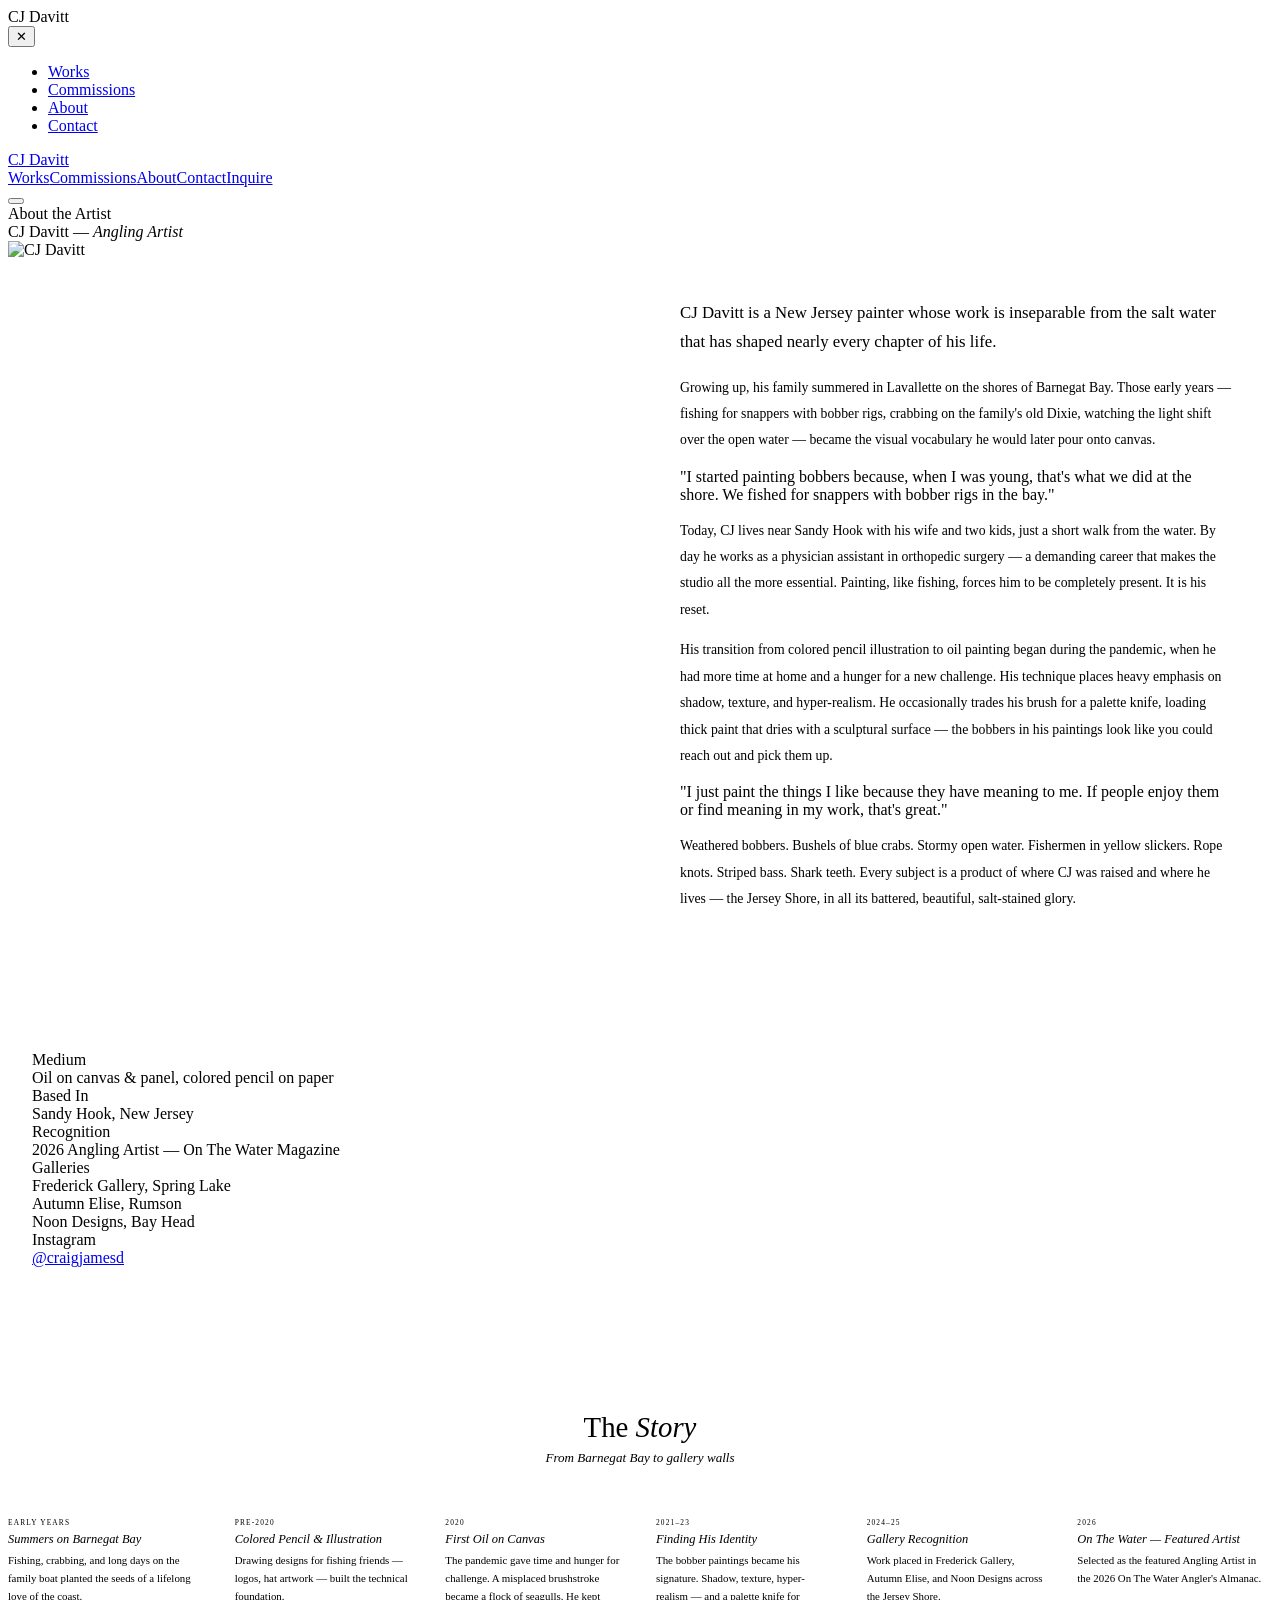
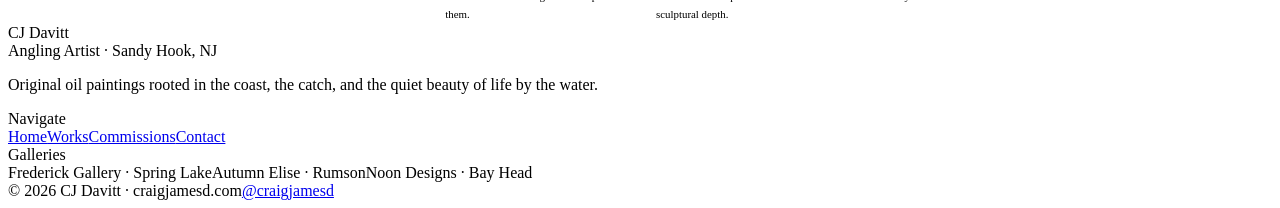
==== about.html @ 79c84977 "Add files via upload" ====
<!DOCTYPE html>
<html lang="en">
<head>
<meta charset="UTF-8">
<meta name="viewport" content="width=device-width, initial-scale=1.0">
<title>About — CJ Davitt</title>
<meta name="description" content="The story of CJ Davitt — New Jersey oil painter and angling artist.">
<link rel="stylesheet" href="style.css">
<style>
.about-hero{display:grid;grid-template-columns:1fr 1fr;border-bottom:1px solid var(--stone);}
.about-left{border-right:1px solid var(--stone);}
.about-portrait{width:100%;aspect-ratio:4/5;object-fit:cover;object-position:center 15%;display:block;}
.about-creds-panel{background:var(--paper);padding:20px 24px;border-top:1px solid var(--stone);}
.about-right{padding:40px 40px;}
.about-lead{font-family:var(--serif);font-size:1.05rem;line-height:1.75;color:var(--ink);margin-bottom:18px;}
.about-text{font-family:var(--body);font-size:.86rem;line-height:1.92;color:var(--drift);margin-bottom:14px;}
.press-band{background:var(--ink);padding:28px var(--pad);display:grid;grid-template-columns:1fr 1fr;gap:48px;align-items:center;}
.press-quote-text{font-family:var(--serif);font-style:italic;font-size:1rem;color:rgba(255,255,255,.65);line-height:1.6;margin-bottom:10px;}
.press-attr{font-family:var(--sans);font-size:.48rem;letter-spacing:.18em;text-transform:uppercase;color:rgba(255,255,255,.24);}
.gallery-list{font-family:var(--body);font-size:.8rem;color:rgba(255,255,255,.35);line-height:2.1;}
.timeline-section{padding:40px var(--pad);}
.timeline-header{text-align:center;margin-bottom:32px;}
.timeline-title{font-family:var(--serif);font-size:1.8rem;font-weight:400;color:var(--ink);margin-bottom:6px;}
.timeline-title em{font-style:italic;}
.timeline-sub{font-family:var(--body);font-style:italic;font-size:.82rem;color:var(--pebble);}
.timeline-strip{display:grid;grid-template-columns:repeat(6,1fr);border-top:2px solid var(--ink);padding-top:20px;gap:0;}
.tl-col{padding-right:16px;}
.tl-col+.tl-col{border-left:1px solid var(--stone);padding-left:16px;padding-right:16px;}
.tl-col:last-child{padding-right:0;}
.tl-year{font-family:var(--sans);font-size:.46rem;letter-spacing:.16em;text-transform:uppercase;color:var(--pebble);margin-bottom:5px;}
.tl-event-title{font-family:var(--serif);font-style:italic;font-size:.78rem;color:var(--ink);margin-bottom:4px;line-height:1.25;}
.tl-event-body{font-family:var(--body);font-size:.68rem;color:var(--drift);line-height:1.65;}
@media(max-width:900px){
  .about-hero{grid-template-columns:1fr;}
  .about-left{border-right:none;border-bottom:1px solid var(--stone);display:grid;grid-template-columns:160px 1fr;}
  .about-portrait{aspect-ratio:3/4;max-height:220px;}
  .about-creds-panel{border-top:none;border-left:1px solid var(--stone);}
  .about-right{padding:28px var(--pad);}
  .press-band{grid-template-columns:1fr;}
  .timeline-strip{grid-template-columns:1fr 1fr;gap:16px;}
  .tl-col+.tl-col{border-left:none;padding-left:0;}
  .tl-col:nth-child(odd){border-right:1px solid var(--stone);padding-right:16px;}
}
@media(max-width:540px){
  .timeline-strip{grid-template-columns:1fr;}
  .tl-col:nth-child(odd){border-right:none;}
  .tl-col{border-bottom:1px solid var(--stone);padding-bottom:14px;padding-right:0;}
}
</style>
</head>
<body>
<div class="mob-drawer" id="mobDrawer"><div class="mob-logo">CJ Davitt</div><button class="mob-close" id="mobClose">✕</button><ul class="mob-links"><li><a href="works.html">Works</a></li><li><a href="commissions.html">Commissions</a></li><li><a href="about.html">About</a></li><li><a href="contact.html">Contact</a></li></ul></div>
<nav class="nav"><a href="index.html" class="nav-brand">CJ Davitt</a><div class="nav-links"><a href="works.html" class="nav-link">Works</a><a href="commissions.html" class="nav-link">Commissions</a><a href="about.html" class="nav-link active">About</a><a href="contact.html" class="nav-link">Contact</a><a href="contact.html" class="nav-link cta">Inquire</a></div><button class="nav-hamburger" id="hamburger"><span></span><span></span><span></span></button></nav>
<div class="page-header"><div class="page-eyebrow">About the Artist</div><div class="page-title">CJ Davitt — <em>Angling Artist</em></div></div>
<div class="about-hero">
  <div class="about-left">
    <img class="about-portrait" src="images/cj-davitt.jpg" alt="CJ Davitt"/>
    <div class="about-creds-panel">
      <div class="cred-item"><div class="cred-lbl">Medium</div><div class="cred-val">Oil on canvas &amp; panel, colored pencil on paper</div></div>
      <div class="cred-item"><div class="cred-lbl">Based In</div><div class="cred-val">Sandy Hook, New Jersey</div></div>
      <div class="cred-item"><div class="cred-lbl">Recognition</div><div class="cred-val">2026 Angling Artist — On The Water Magazine</div></div>
      <div class="cred-item"><div class="cred-lbl">Galleries</div><div class="cred-val">Frederick Gallery, Spring Lake<br>Autumn Elise, Rumson<br>Noon Designs, Bay Head</div></div>
      <div class="cred-item"><div class="cred-lbl">Instagram</div><div class="cred-val"><a href="https://instagram.com/craigjamesd" target="_blank">@craigjamesd</a></div></div>
    </div>
  </div>
  <div class="about-right">
    <p class="about-lead">CJ Davitt is a New Jersey painter whose work is inseparable from the salt water that has shaped nearly every chapter of his life.</p>
    <p class="about-text">Growing up, his family summered in Lavallette on the shores of Barnegat Bay. Those early years — fishing for snappers with bobber rigs, crabbing on the family's old Dixie, watching the light shift over the open water — became the visual vocabulary he would later pour onto canvas.</p>
    <div class="pull-quote">"I started painting bobbers because, when I was young, that's what we did at the shore. We fished for snappers with bobber rigs in the bay."</div>
    <p class="about-text">Today, CJ lives near Sandy Hook with his wife and two kids, just a short walk from the water. By day he works as a physician assistant in orthopedic surgery — a demanding career that makes the studio all the more essential. Painting, like fishing, forces him to be completely present. It is his reset.</p>
    <p class="about-text">His transition from colored pencil illustration to oil painting began during the pandemic, when he had more time at home and a hunger for a new challenge. His technique places heavy emphasis on shadow, texture, and hyper-realism. He occasionally trades his brush for a palette knife, loading thick paint that dries with a sculptural surface — the bobbers in his paintings look like you could reach out and pick them up.</p>
    <div class="pull-quote">"I just paint the things I like because they have meaning to me. If people enjoy them or find meaning in my work, that's great."</div>
    <p class="about-text">Weathered bobbers. Bushels of blue crabs. Stormy open water. Fishermen in yellow slickers. Rope knots. Striped bass. Shark teeth. Every subject is a product of where CJ was raised and where he lives — the Jersey Shore, in all its battered, beautiful, salt-stained glory.</p>
  </div>
</div>
<div class="press-band">
  <div><p class="press-quote-text">"Over a short time, Davitt has developed a unique style that makes his work easy to identify even without his signature."</p><div class="press-attr">— On The Water Magazine, January 2026</div></div>
  <div><div style="font-family:var(--sans);font-size:.46rem;letter-spacing:.2em;text-transform:uppercase;color:rgba(255,255,255,.2);margin-bottom:8px;">Available At</div><div class="gallery-list">Frederick Gallery — Spring Lake, NJ<br>Autumn Elise Gallery — Rumson, NJ<br>Noon Designs — Bay Head, NJ<br>craigjamesd.com</div></div>
</div>
<div class="timeline-section">
  <div class="timeline-header"><div class="timeline-title">The <em>Story</em></div><div class="timeline-sub">From Barnegat Bay to gallery walls</div></div>
  <div class="timeline-strip">
    <div class="tl-col"><div class="tl-year">Early Years</div><div class="tl-event-title">Summers on Barnegat Bay</div><div class="tl-event-body">Fishing, crabbing, and long days on the family boat planted the seeds of a lifelong love of the coast.</div></div>
    <div class="tl-col"><div class="tl-year">Pre-2020</div><div class="tl-event-title">Colored Pencil &amp; Illustration</div><div class="tl-event-body">Drawing designs for fishing friends — logos, hat artwork — built the technical foundation.</div></div>
    <div class="tl-col"><div class="tl-year">2020</div><div class="tl-event-title">First Oil on Canvas</div><div class="tl-event-body">The pandemic gave time and hunger for challenge. A misplaced brushstroke became a flock of seagulls. He kept them.</div></div>
    <div class="tl-col"><div class="tl-year">2021–23</div><div class="tl-event-title">Finding His Identity</div><div class="tl-event-body">The bobber paintings became his signature. Shadow, texture, hyper-realism — and a palette knife for sculptural depth.</div></div>
    <div class="tl-col"><div class="tl-year">2024–25</div><div class="tl-event-title">Gallery Recognition</div><div class="tl-event-body">Work placed in Frederick Gallery, Autumn Elise, and Noon Designs across the Jersey Shore.</div></div>
    <div class="tl-col"><div class="tl-year">2026</div><div class="tl-event-title">On The Water — Featured Artist</div><div class="tl-event-body">Selected as the featured Angling Artist in the 2026 On The Water Angler's Almanac.</div></div>
  </div>
</div>
<footer><div class="ft-grid"><div><div class="ft-logo">CJ Davitt</div><div class="ft-sub">Angling Artist · Sandy Hook, NJ</div><p class="ft-tag">Original oil paintings rooted in the coast, the catch, and the quiet beauty of life by the water.</p></div><div><div class="ft-col-lbl">Navigate</div><a href="index.html" class="ft-link">Home</a><a href="works.html" class="ft-link">Works</a><a href="commissions.html" class="ft-link">Commissions</a><a href="contact.html" class="ft-link">Contact</a></div><div><div class="ft-col-lbl">Galleries</div><span class="ft-link">Frederick Gallery · Spring Lake</span><span class="ft-link">Autumn Elise · Rumson</span><span class="ft-link">Noon Designs · Bay Head</span></div></div><div class="ft-bot"><span class="ft-copy">© 2026 CJ Davitt · craigjamesd.com</span><a href="https://instagram.com/craigjamesd" target="_blank" class="ft-ig">@craigjamesd</a></div></footer>
<script src="shared.js"></script>
</body>
</html>
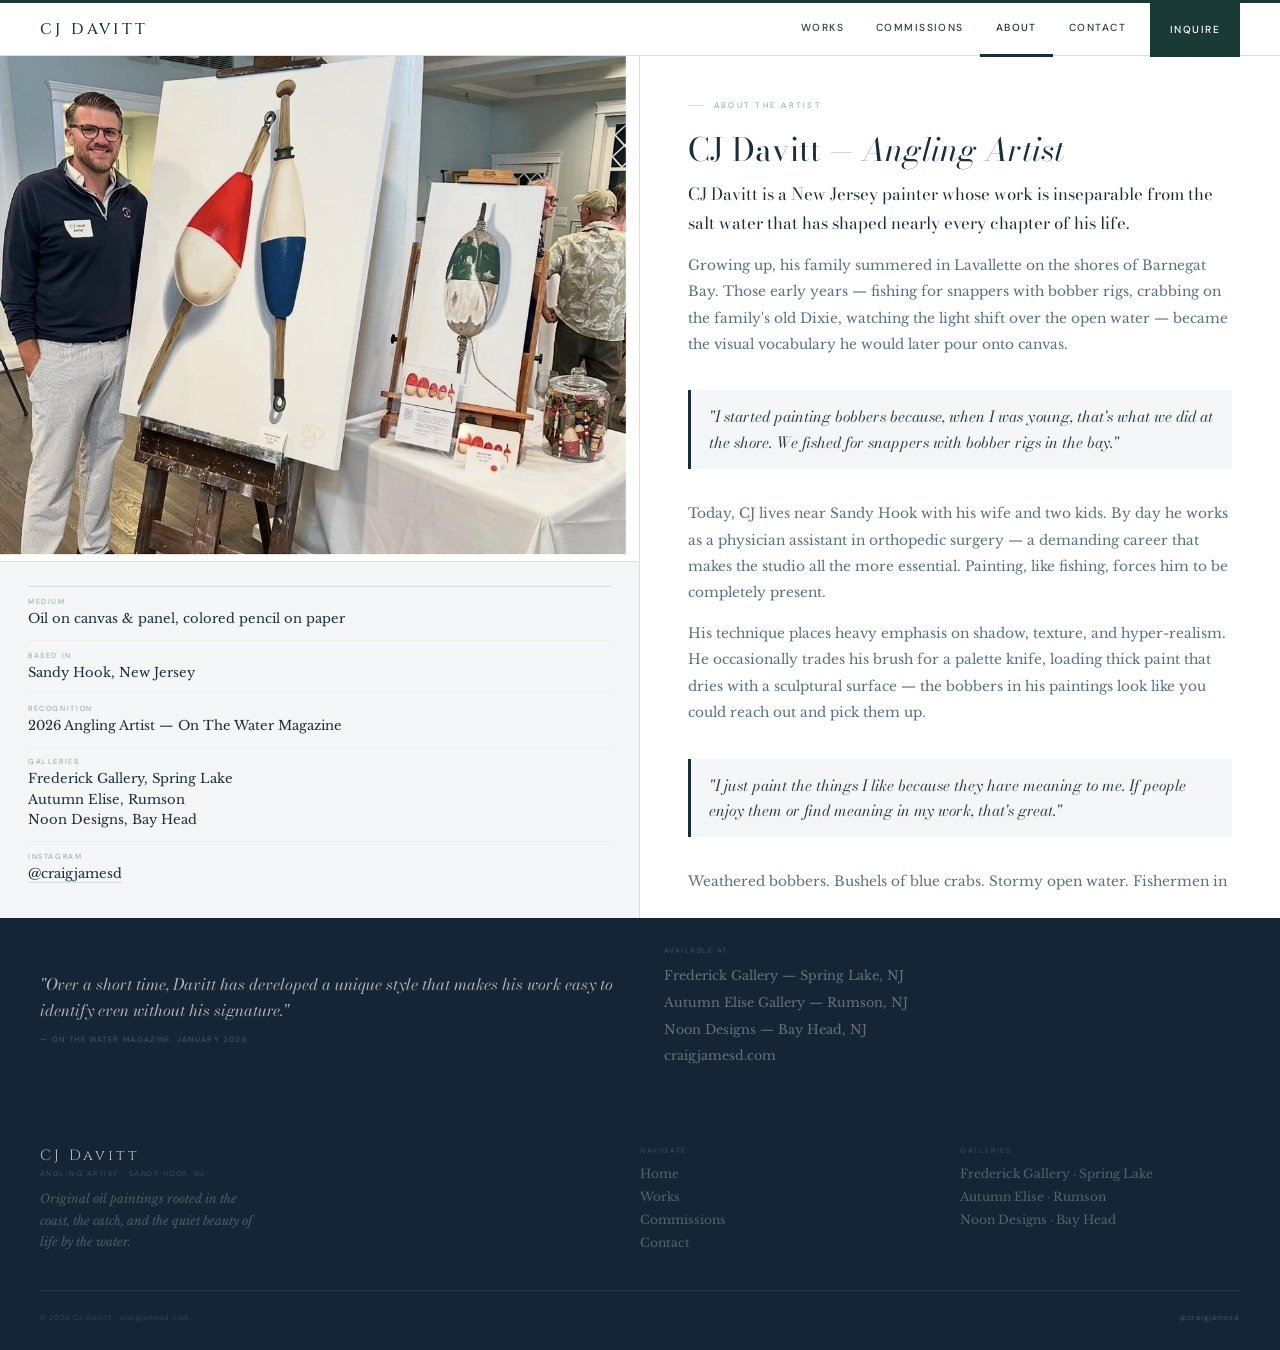
==== commit 3b811486: "Add files via upload" ====
--- a/about.html
+++ b/about.html
@@ -7,55 +7,34 @@
 <meta name="description" content="The story of CJ Davitt — New Jersey oil painter and angling artist.">
 <link rel="stylesheet" href="style.css">
 <style>
-.about-hero{display:grid;grid-template-columns:1fr 1fr;border-bottom:1px solid var(--stone);}
-.about-left{border-right:1px solid var(--stone);}
-.about-portrait{width:100%;aspect-ratio:4/5;object-fit:cover;object-position:center 15%;display:block;}
-.about-creds-panel{background:var(--paper);padding:20px 24px;border-top:1px solid var(--stone);}
-.about-right{padding:40px 40px;}
-.about-lead{font-family:var(--serif);font-size:1.05rem;line-height:1.75;color:var(--ink);margin-bottom:18px;}
-.about-text{font-family:var(--body);font-size:.86rem;line-height:1.92;color:var(--drift);margin-bottom:14px;}
+.about-wrap{display:grid;grid-template-columns:1fr 1fr;min-height:calc(100vh - 56px);}
+.about-left{border-right:1px solid var(--stone);display:flex;flex-direction:column;}
+.about-photo{width:100%;aspect-ratio:1000/791;object-fit:cover;display:block;}
+.about-creds{background:var(--paper);padding:24px 28px;flex:1;border-top:1px solid var(--stone);}
+.about-right{padding:44px 48px;display:flex;flex-direction:column;gap:14px;overflow-y:auto;max-height:calc(100vh - 56px);}
+.about-lead{font-family:var(--serif);font-size:1.05rem;line-height:1.75;color:var(--ink);}
+.about-text{font-family:var(--body);font-size:.86rem;line-height:1.92;color:var(--drift);}
 .press-band{background:var(--ink);padding:28px var(--pad);display:grid;grid-template-columns:1fr 1fr;gap:48px;align-items:center;}
 .press-quote-text{font-family:var(--serif);font-style:italic;font-size:1rem;color:rgba(255,255,255,.65);line-height:1.6;margin-bottom:10px;}
 .press-attr{font-family:var(--sans);font-size:.48rem;letter-spacing:.18em;text-transform:uppercase;color:rgba(255,255,255,.24);}
 .gallery-list{font-family:var(--body);font-size:.8rem;color:rgba(255,255,255,.35);line-height:2.1;}
-.timeline-section{padding:40px var(--pad);}
-.timeline-header{text-align:center;margin-bottom:32px;}
-.timeline-title{font-family:var(--serif);font-size:1.8rem;font-weight:400;color:var(--ink);margin-bottom:6px;}
-.timeline-title em{font-style:italic;}
-.timeline-sub{font-family:var(--body);font-style:italic;font-size:.82rem;color:var(--pebble);}
-.timeline-strip{display:grid;grid-template-columns:repeat(6,1fr);border-top:2px solid var(--ink);padding-top:20px;gap:0;}
-.tl-col{padding-right:16px;}
-.tl-col+.tl-col{border-left:1px solid var(--stone);padding-left:16px;padding-right:16px;}
-.tl-col:last-child{padding-right:0;}
-.tl-year{font-family:var(--sans);font-size:.46rem;letter-spacing:.16em;text-transform:uppercase;color:var(--pebble);margin-bottom:5px;}
-.tl-event-title{font-family:var(--serif);font-style:italic;font-size:.78rem;color:var(--ink);margin-bottom:4px;line-height:1.25;}
-.tl-event-body{font-family:var(--body);font-size:.68rem;color:var(--drift);line-height:1.65;}
 @media(max-width:900px){
-  .about-hero{grid-template-columns:1fr;}
-  .about-left{border-right:none;border-bottom:1px solid var(--stone);display:grid;grid-template-columns:160px 1fr;}
-  .about-portrait{aspect-ratio:3/4;max-height:220px;}
-  .about-creds-panel{border-top:none;border-left:1px solid var(--stone);}
-  .about-right{padding:28px var(--pad);}
+  .about-wrap{grid-template-columns:1fr;}
+  .about-left{border-right:none;border-bottom:1px solid var(--stone);}
+  .about-photo{height:280px;}
+  .about-right{padding:28px var(--pad);max-height:none;}
   .press-band{grid-template-columns:1fr;}
-  .timeline-strip{grid-template-columns:1fr 1fr;gap:16px;}
-  .tl-col+.tl-col{border-left:none;padding-left:0;}
-  .tl-col:nth-child(odd){border-right:1px solid var(--stone);padding-right:16px;}
-}
-@media(max-width:540px){
-  .timeline-strip{grid-template-columns:1fr;}
-  .tl-col:nth-child(odd){border-right:none;}
-  .tl-col{border-bottom:1px solid var(--stone);padding-bottom:14px;padding-right:0;}
 }
 </style>
 </head>
 <body>
 <div class="mob-drawer" id="mobDrawer"><div class="mob-logo">CJ Davitt</div><button class="mob-close" id="mobClose">✕</button><ul class="mob-links"><li><a href="works.html">Works</a></li><li><a href="commissions.html">Commissions</a></li><li><a href="about.html">About</a></li><li><a href="contact.html">Contact</a></li></ul></div>
 <nav class="nav"><a href="index.html" class="nav-brand">CJ Davitt</a><div class="nav-links"><a href="works.html" class="nav-link">Works</a><a href="commissions.html" class="nav-link">Commissions</a><a href="about.html" class="nav-link active">About</a><a href="contact.html" class="nav-link">Contact</a><a href="contact.html" class="nav-link cta">Inquire</a></div><button class="nav-hamburger" id="hamburger"><span></span><span></span><span></span></button></nav>
-<div class="page-header"><div class="page-eyebrow">About the Artist</div><div class="page-title">CJ Davitt — <em>Angling Artist</em></div></div>
-<div class="about-hero">
+
+<div class="about-wrap">
   <div class="about-left">
-    <img class="about-portrait" src="images/cj-davitt.jpg" alt="CJ Davitt"/>
-    <div class="about-creds-panel">
+    <img class="about-photo" src="images/cj-davitt-artist.jpg" alt="CJ Davitt"/>
+    <div class="about-creds">
       <div class="cred-item"><div class="cred-lbl">Medium</div><div class="cred-val">Oil on canvas &amp; panel, colored pencil on paper</div></div>
       <div class="cred-item"><div class="cred-lbl">Based In</div><div class="cred-val">Sandy Hook, New Jersey</div></div>
       <div class="cred-item"><div class="cred-lbl">Recognition</div><div class="cred-val">2026 Angling Artist — On The Water Magazine</div></div>
@@ -64,30 +43,24 @@
     </div>
   </div>
   <div class="about-right">
+    <div class="page-eyebrow">About the Artist</div>
+    <div style="font-family:var(--serif);font-size:2rem;font-weight:400;color:var(--ink);line-height:1;">CJ Davitt — <em>Angling Artist</em></div>
     <p class="about-lead">CJ Davitt is a New Jersey painter whose work is inseparable from the salt water that has shaped nearly every chapter of his life.</p>
     <p class="about-text">Growing up, his family summered in Lavallette on the shores of Barnegat Bay. Those early years — fishing for snappers with bobber rigs, crabbing on the family's old Dixie, watching the light shift over the open water — became the visual vocabulary he would later pour onto canvas.</p>
     <div class="pull-quote">"I started painting bobbers because, when I was young, that's what we did at the shore. We fished for snappers with bobber rigs in the bay."</div>
-    <p class="about-text">Today, CJ lives near Sandy Hook with his wife and two kids, just a short walk from the water. By day he works as a physician assistant in orthopedic surgery — a demanding career that makes the studio all the more essential. Painting, like fishing, forces him to be completely present. It is his reset.</p>
-    <p class="about-text">His transition from colored pencil illustration to oil painting began during the pandemic, when he had more time at home and a hunger for a new challenge. His technique places heavy emphasis on shadow, texture, and hyper-realism. He occasionally trades his brush for a palette knife, loading thick paint that dries with a sculptural surface — the bobbers in his paintings look like you could reach out and pick them up.</p>
+    <p class="about-text">Today, CJ lives near Sandy Hook with his wife and two kids. By day he works as a physician assistant in orthopedic surgery — a demanding career that makes the studio all the more essential. Painting, like fishing, forces him to be completely present.</p>
+    <p class="about-text">His technique places heavy emphasis on shadow, texture, and hyper-realism. He occasionally trades his brush for a palette knife, loading thick paint that dries with a sculptural surface — the bobbers in his paintings look like you could reach out and pick them up.</p>
     <div class="pull-quote">"I just paint the things I like because they have meaning to me. If people enjoy them or find meaning in my work, that's great."</div>
-    <p class="about-text">Weathered bobbers. Bushels of blue crabs. Stormy open water. Fishermen in yellow slickers. Rope knots. Striped bass. Shark teeth. Every subject is a product of where CJ was raised and where he lives — the Jersey Shore, in all its battered, beautiful, salt-stained glory.</p>
+    <p class="about-text">Weathered bobbers. Bushels of blue crabs. Stormy open water. Fishermen in yellow slickers. Every subject is a product of where CJ was raised and where he lives — the Jersey Shore, in all its battered, beautiful, salt-stained glory.</p>
+    <div style="padding-top:8px;"><a href="works.html" class="btn btn-f" style="margin-right:10px;">View Works</a><a href="contact.html" class="btn">Get in Touch</a></div>
   </div>
 </div>
-<div class="press-band">
+
+<div class="press-band" style="background:var(--navy);">
   <div><p class="press-quote-text">"Over a short time, Davitt has developed a unique style that makes his work easy to identify even without his signature."</p><div class="press-attr">— On The Water Magazine, January 2026</div></div>
   <div><div style="font-family:var(--sans);font-size:.46rem;letter-spacing:.2em;text-transform:uppercase;color:rgba(255,255,255,.2);margin-bottom:8px;">Available At</div><div class="gallery-list">Frederick Gallery — Spring Lake, NJ<br>Autumn Elise Gallery — Rumson, NJ<br>Noon Designs — Bay Head, NJ<br>craigjamesd.com</div></div>
 </div>
-<div class="timeline-section">
-  <div class="timeline-header"><div class="timeline-title">The <em>Story</em></div><div class="timeline-sub">From Barnegat Bay to gallery walls</div></div>
-  <div class="timeline-strip">
-    <div class="tl-col"><div class="tl-year">Early Years</div><div class="tl-event-title">Summers on Barnegat Bay</div><div class="tl-event-body">Fishing, crabbing, and long days on the family boat planted the seeds of a lifelong love of the coast.</div></div>
-    <div class="tl-col"><div class="tl-year">Pre-2020</div><div class="tl-event-title">Colored Pencil &amp; Illustration</div><div class="tl-event-body">Drawing designs for fishing friends — logos, hat artwork — built the technical foundation.</div></div>
-    <div class="tl-col"><div class="tl-year">2020</div><div class="tl-event-title">First Oil on Canvas</div><div class="tl-event-body">The pandemic gave time and hunger for challenge. A misplaced brushstroke became a flock of seagulls. He kept them.</div></div>
-    <div class="tl-col"><div class="tl-year">2021–23</div><div class="tl-event-title">Finding His Identity</div><div class="tl-event-body">The bobber paintings became his signature. Shadow, texture, hyper-realism — and a palette knife for sculptural depth.</div></div>
-    <div class="tl-col"><div class="tl-year">2024–25</div><div class="tl-event-title">Gallery Recognition</div><div class="tl-event-body">Work placed in Frederick Gallery, Autumn Elise, and Noon Designs across the Jersey Shore.</div></div>
-    <div class="tl-col"><div class="tl-year">2026</div><div class="tl-event-title">On The Water — Featured Artist</div><div class="tl-event-body">Selected as the featured Angling Artist in the 2026 On The Water Angler's Almanac.</div></div>
-  </div>
-</div>
+
 <footer><div class="ft-grid"><div><div class="ft-logo">CJ Davitt</div><div class="ft-sub">Angling Artist · Sandy Hook, NJ</div><p class="ft-tag">Original oil paintings rooted in the coast, the catch, and the quiet beauty of life by the water.</p></div><div><div class="ft-col-lbl">Navigate</div><a href="index.html" class="ft-link">Home</a><a href="works.html" class="ft-link">Works</a><a href="commissions.html" class="ft-link">Commissions</a><a href="contact.html" class="ft-link">Contact</a></div><div><div class="ft-col-lbl">Galleries</div><span class="ft-link">Frederick Gallery · Spring Lake</span><span class="ft-link">Autumn Elise · Rumson</span><span class="ft-link">Noon Designs · Bay Head</span></div></div><div class="ft-bot"><span class="ft-copy">© 2026 CJ Davitt · craigjamesd.com</span><a href="https://instagram.com/craigjamesd" target="_blank" class="ft-ig">@craigjamesd</a></div></footer>
 <script src="shared.js"></script>
 </body>
--- a/style.css
+++ b/style.css
@@ -0,0 +1,122 @@
+/* ── CJ DAVITT — SHARED STYLES ── */
+@import url('https://fonts.googleapis.com/css2?family=Cinzel:wght@400;500&family=Bodoni+Moda:ital,opsz,wght@0,6..96,400;0,6..96,500;1,6..96,400&family=Libre+Baskerville:ital,wght@0,400;1,400&family=DM+Sans:wght@300;400;500&display=swap');
+
+*,*::before,*::after{margin:0;padding:0;box-sizing:border-box;}
+img{display:block;max-width:100%;}
+html{scroll-behavior:smooth;}
+body{background:#fff;color:#1a1816;font-family:'DM Sans',sans-serif;overflow-x:hidden;}
+
+:root{
+  --white:#ffffff;--paper:#f4f6f7;--linen:#edf0f2;
+  --stone:#d8dfe3;--pebble:#8fa3ad;--drift:#5a7280;
+  --anchor:#2a3d47;--ink:#1a2e3a;--ocean:#0d1f2d;
+  --navy:#162535;--seagreen:#1a3a35;--seafoam:#2d5a52;
+  --serif:'Bodoni Moda',Georgia,serif;
+  --display:'Cinzel',serif;
+  --body:'Libre Baskerville',serif;
+  --sans:'DM Sans',sans-serif;
+  --pad:40px;
+  --dot-av:#2d6a4f;
+  --dot-sold:#c0392b;
+}
+
+/* ── NAV ── */
+.nav{background:var(--white);border-bottom:1px solid var(--stone);border-top:3px solid var(--seagreen);padding:0 var(--pad);display:flex;align-items:center;justify-content:space-between;height:56px;position:sticky;top:0;z-index:100;}
+.nav-brand{font-family:var(--display);font-size:.96rem;font-weight:500;letter-spacing:.22em;color:var(--ink);text-transform:uppercase;text-decoration:none;}
+.nav-links{display:flex;align-items:center;gap:0;}
+.nav-link{font-family:var(--sans);font-size:.64rem;letter-spacing:.14em;text-transform:uppercase;color:var(--anchor);padding:0 16px;height:56px;display:flex;align-items:center;border-bottom:3px solid transparent;font-weight:500;text-decoration:none;transition:color .2s;}
+.nav-link:hover{color:var(--ink);}
+.nav-link.active{color:var(--ink);border-bottom-color:var(--ink);}
+.nav-link.cta{background:var(--seagreen);color:var(--white);border-bottom:none;margin-left:8px;padding:0 20px;}
+.nav-link.cta:hover{background:var(--seafoam);}
+.nav-hamburger{display:none;flex-direction:column;gap:5px;width:40px;height:40px;padding:10px;cursor:pointer;border:none;background:none;}
+.nav-hamburger span{display:block;width:20px;height:1.5px;background:var(--ink);}
+
+/* MOBILE DRAWER */
+.mob-drawer{display:none;position:fixed;inset:0;z-index:200;background:var(--ink);flex-direction:column;justify-content:center;align-items:center;}
+.mob-drawer.open{display:flex;}
+.mob-close{position:absolute;top:18px;right:18px;width:44px;height:44px;display:flex;align-items:center;justify-content:center;color:rgba(255,255,255,.4);font-size:1.2rem;cursor:pointer;border:none;background:none;}
+.mob-logo{position:absolute;top:20px;left:var(--pad);font-family:var(--display);font-size:.82rem;color:rgba(255,255,255,.4);letter-spacing:.2em;}
+.mob-links{list-style:none;text-align:center;}
+.mob-links li{border-bottom:1px solid rgba(255,255,255,.07);}
+.mob-links li:first-child{border-top:1px solid rgba(255,255,255,.07);}
+.mob-links a{display:block;padding:16px 48px;font-family:var(--serif);font-size:1.3rem;font-style:italic;color:rgba(255,255,255,.65);text-decoration:none;}
+
+/* ── PRESS BAR ── */
+.press{background:var(--ink);padding:11px var(--pad);display:flex;align-items:center;gap:16px;overflow:hidden;}
+.press-lbl{font-family:var(--sans);font-size:.48rem;letter-spacing:.24em;text-transform:uppercase;color:rgba(255,255,255,.2);white-space:nowrap;flex-shrink:0;}
+.press-div{width:1px;height:10px;background:rgba(255,255,255,.1);flex-shrink:0;}
+.press-item{font-family:var(--body);font-style:italic;font-size:.78rem;color:rgba(255,255,255,.35);white-space:nowrap;}
+.press-item strong{font-style:normal;font-weight:400;color:rgba(255,255,255,.55);}
+
+/* ── PAGE HEADER ── */
+.page-header{padding:36px var(--pad) 28px;border-bottom:1px solid var(--stone);}
+.page-eyebrow{font-family:var(--sans);font-size:.5rem;letter-spacing:.28em;text-transform:uppercase;color:var(--pebble);display:flex;align-items:center;gap:10px;margin-bottom:10px;}
+.page-eyebrow::before{content:'';width:16px;height:1px;background:var(--stone);display:block;}
+.page-title{font-family:var(--serif);font-size:clamp(1.8rem,3vw,2.8rem);font-weight:400;color:var(--ink);line-height:1.05;}
+.page-title em{font-style:italic;}
+
+/* ── SHARED ELEMENTS ── */
+.eyebrow{font-family:var(--sans);font-size:.5rem;letter-spacing:.26em;text-transform:uppercase;color:var(--pebble);margin-bottom:4px;}
+.label{font-family:var(--sans);font-size:.48rem;letter-spacing:.22em;text-transform:uppercase;color:var(--pebble);}
+.divider{height:1px;background:var(--stone);margin:16px 0;}
+.body-text{font-family:var(--body);font-size:.88rem;line-height:1.9;color:var(--drift);}
+.pull-quote{border-left:3px solid var(--ink);padding:14px 18px;font-family:var(--serif);font-style:italic;font-size:.96rem;color:var(--anchor);line-height:1.65;background:var(--paper);margin:18px 0;border-radius:0;}
+.small-cta{font-family:var(--sans);font-size:.52rem;letter-spacing:.14em;text-transform:uppercase;color:var(--ink);border-bottom:1px solid var(--stone);padding-bottom:1px;display:inline-block;text-decoration:none;}
+.btn{font-family:var(--sans);font-size:.56rem;letter-spacing:.16em;text-transform:uppercase;padding:10px 20px;border:1px solid var(--ink);color:var(--ink);background:none;cursor:pointer;text-decoration:none;display:inline-block;transition:background .2s,color .2s;}
+.btn:hover{background:var(--ink);color:var(--white);}
+.btn-f{background:var(--ink);color:var(--white);}
+.btn-f:hover{background:var(--ocean);}
+.dot{width:7px;height:7px;border-radius:50%;display:inline-block;flex-shrink:0;}
+.dot-av{background:var(--dot-av);}
+.dot-sold{background:var(--dot-sold);}
+
+/* credentials */
+.cred-item{padding:10px 0;border-bottom:1px solid #f2f0ec;}
+.cred-item:last-child{border:none;}
+.cred-item:first-child{border-top:1px solid var(--stone);}
+.cred-lbl{font-family:var(--sans);font-size:.46rem;letter-spacing:.22em;text-transform:uppercase;color:var(--pebble);margin-bottom:3px;}
+.cred-val{font-family:var(--body);font-size:.82rem;color:var(--ink);line-height:1.55;}
+.cred-val a{color:var(--ink);text-decoration:none;border-bottom:1px solid var(--stone);}
+
+/* event card */
+.event-card{display:flex;gap:10px;align-items:center;background:var(--paper);border:1px solid var(--stone);padding:10px 12px;margin-bottom:8px;}
+.event-card:last-child{margin-bottom:0;}
+.event-date{background:var(--ink);color:var(--white);padding:6px 10px;text-align:center;flex-shrink:0;min-width:40px;}
+.eday{font-family:var(--display);font-size:.9rem;line-height:1;}
+.emon{font-family:var(--sans);font-size:.42rem;letter-spacing:.1em;text-transform:uppercase;opacity:.5;margin-top:1px;}
+.event-name{font-family:var(--sans);font-size:.62rem;letter-spacing:.06em;color:var(--ink);font-weight:500;margin-bottom:1px;}
+.event-venue{font-family:var(--body);font-style:italic;font-size:.62rem;color:var(--drift);}
+
+/* lightbox */
+.lightbox{display:none;position:fixed;inset:0;background:rgba(0,0,0,.92);z-index:500;align-items:center;justify-content:center;padding:24px;}
+.lightbox.open{display:flex;}
+.lightbox-inner{position:relative;max-width:90vw;max-height:90vh;}
+.lightbox-inner img{max-width:90vw;max-height:85vh;object-fit:contain;display:block;}
+.lightbox-close{position:absolute;top:-36px;right:0;font-family:var(--sans);font-size:.58rem;letter-spacing:.16em;text-transform:uppercase;color:rgba(255,255,255,.5);cursor:pointer;border:none;background:none;}
+.lightbox-cap{font-family:var(--body);font-style:italic;font-size:.72rem;color:rgba(255,255,255,.4);margin-top:10px;text-align:center;}
+
+/* ── FOOTER ── */
+footer{background:var(--navy);padding:48px var(--pad) 28px;}
+.ft-grid{display:grid;grid-template-columns:2fr 1fr 1fr;gap:40px;padding-bottom:32px;border-bottom:1px solid rgba(255,255,255,.07);margin-bottom:22px;}
+.ft-logo{font-family:var(--display);font-size:.92rem;color:rgba(255,255,255,.7);letter-spacing:.2em;margin-bottom:4px;}
+.ft-sub{font-family:var(--sans);font-size:.46rem;letter-spacing:.2em;text-transform:uppercase;color:rgba(255,255,255,.18);margin-bottom:10px;}
+.ft-tag{font-family:var(--body);font-style:italic;font-size:.76rem;color:rgba(255,255,255,.24);line-height:1.75;max-width:220px;}
+.ft-col-lbl{font-family:var(--sans);font-size:.46rem;letter-spacing:.22em;text-transform:uppercase;color:rgba(255,255,255,.18);margin-bottom:11px;}
+.ft-link{font-family:var(--body);font-size:.76rem;color:rgba(255,255,255,.28);display:block;margin-bottom:8px;text-decoration:none;transition:color .2s;}
+.ft-link:hover{color:rgba(255,255,255,.6);}
+.ft-bot{display:flex;justify-content:space-between;align-items:center;}
+.ft-copy{font-family:var(--sans);font-size:.46rem;letter-spacing:.1em;color:rgba(255,255,255,.14);}
+.ft-ig{font-family:var(--sans);font-size:.46rem;letter-spacing:.14em;color:rgba(255,255,255,.22);text-decoration:none;}
+
+/* ── MOBILE ── */
+@media(max-width:768px){
+  :root{--pad:20px;}
+  .nav-links{display:none;}
+  .nav-hamburger{display:flex;}
+  .press{flex-direction:column;align-items:flex-start;gap:4px;}
+  .press-div{display:none;}
+  .ft-grid{grid-template-columns:1fr;gap:20px;}
+  .ft-grid>div:nth-child(2),.ft-grid>div:nth-child(3){display:none;}
+  .ft-bot{flex-direction:column;align-items:flex-start;gap:4px;}
+}
